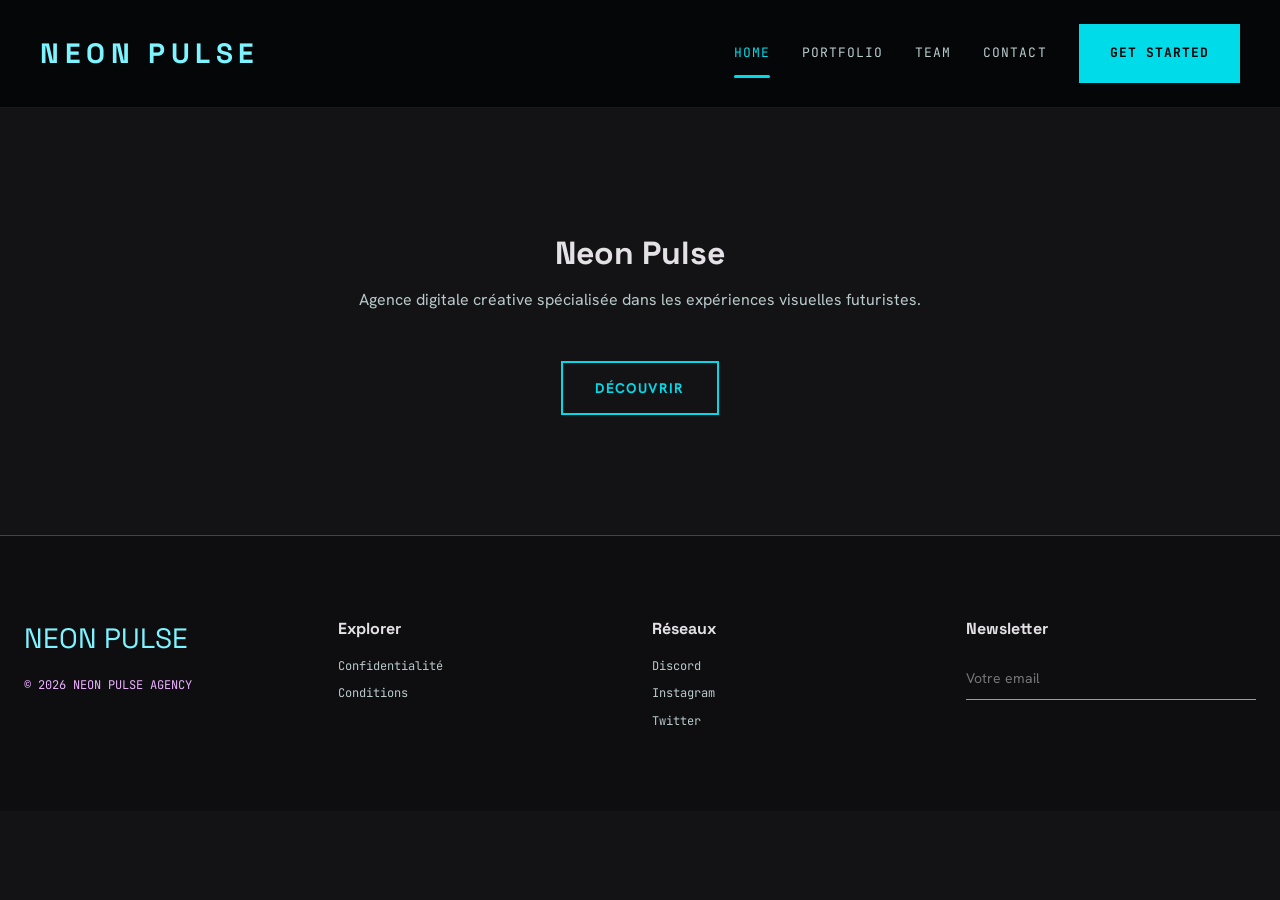
==== projet/index.html @ 6c3ab8eb ""chore: initialise le projet avec l'architecture de base"" ====
<!DOCTYPE html>
<html lang="fr">
<head>
  <meta charset="UTF-8">
  <meta name="viewport" content="width=device-width, initial-scale=1.0">
  <title>Home | NEON PULSE</title>
  <link href="https://fonts.googleapis.com/css2?family=Space+Grotesk:wght@400;600;700&family=Hanken+Grotesk:wght@400;500&family=JetBrains+Mono:wght@400;500&display=swap" rel="stylesheet">
  <link rel="stylesheet" href="css/main.css">
</head>
<body>
  <header class="site-header">
    <div class="logo">NEON PULSE</div>
    <nav>
      <ul>
        <li><a href="index.html" class="active" aria-current="page">Home</a></li>
        <li><a href="portfolio.html">Portfolio</a></li>
        <li><a href="team.html">Team</a></li>
        <li><a href="contact.html">Contact</a></li>
        <li class="btn-nav"><a href="contact.html">Get Started</a></li>
      </ul>
    </nav>
  </header>

  <main>
    <section class="team-section" style="padding: 120px 40px; text-align:center;">
      <h1 class="team-section__title">Neon Pulse</h1>
      <p class="team-section__subtitle">Agence digitale créative spécialisée dans les expériences visuelles futuristes.</p>
      <button class="btn">Découvrir</button>
    </section>

   
  </main>

  <footer class="site-footer">
    <div class="site-footer__grid">
      <div>
        <div class="site-footer__logo">NEON PULSE</div>
        <p class="site-footer__copyright">© 2026 NEON PULSE AGENCY</p>
      </div>
      <div>
        <h4>Explorer</h4>
        <div class="site-footer__links">
          <a href="#">Confidentialité</a>
          <a href="#">Conditions</a>
        </div>
      </div>
      <div>
        <h4>Réseaux</h4>
        <div class="site-footer__links">
          <a href="#">Discord</a>
          <a href="#">Instagram</a>
          <a href="#">Twitter</a>
        </div>
      </div>
      <div>
        <h4>Newsletter</h4>
        <input type="email" class="input" placeholder="Votre email">
      </div>
    </div>
  </footer>
</body>
</html>
---- projet/css/main.css ----
/* ===================================
   MAIN — regroupe tous les partials
   L'ORDRE COMPTE : variables et reset en premier
   =================================== */
@import url('variables.css');
@import url('reset.css');
@import url('components.css');
@import url('header.css');
@import url('team.css');
@import url('footer.css');
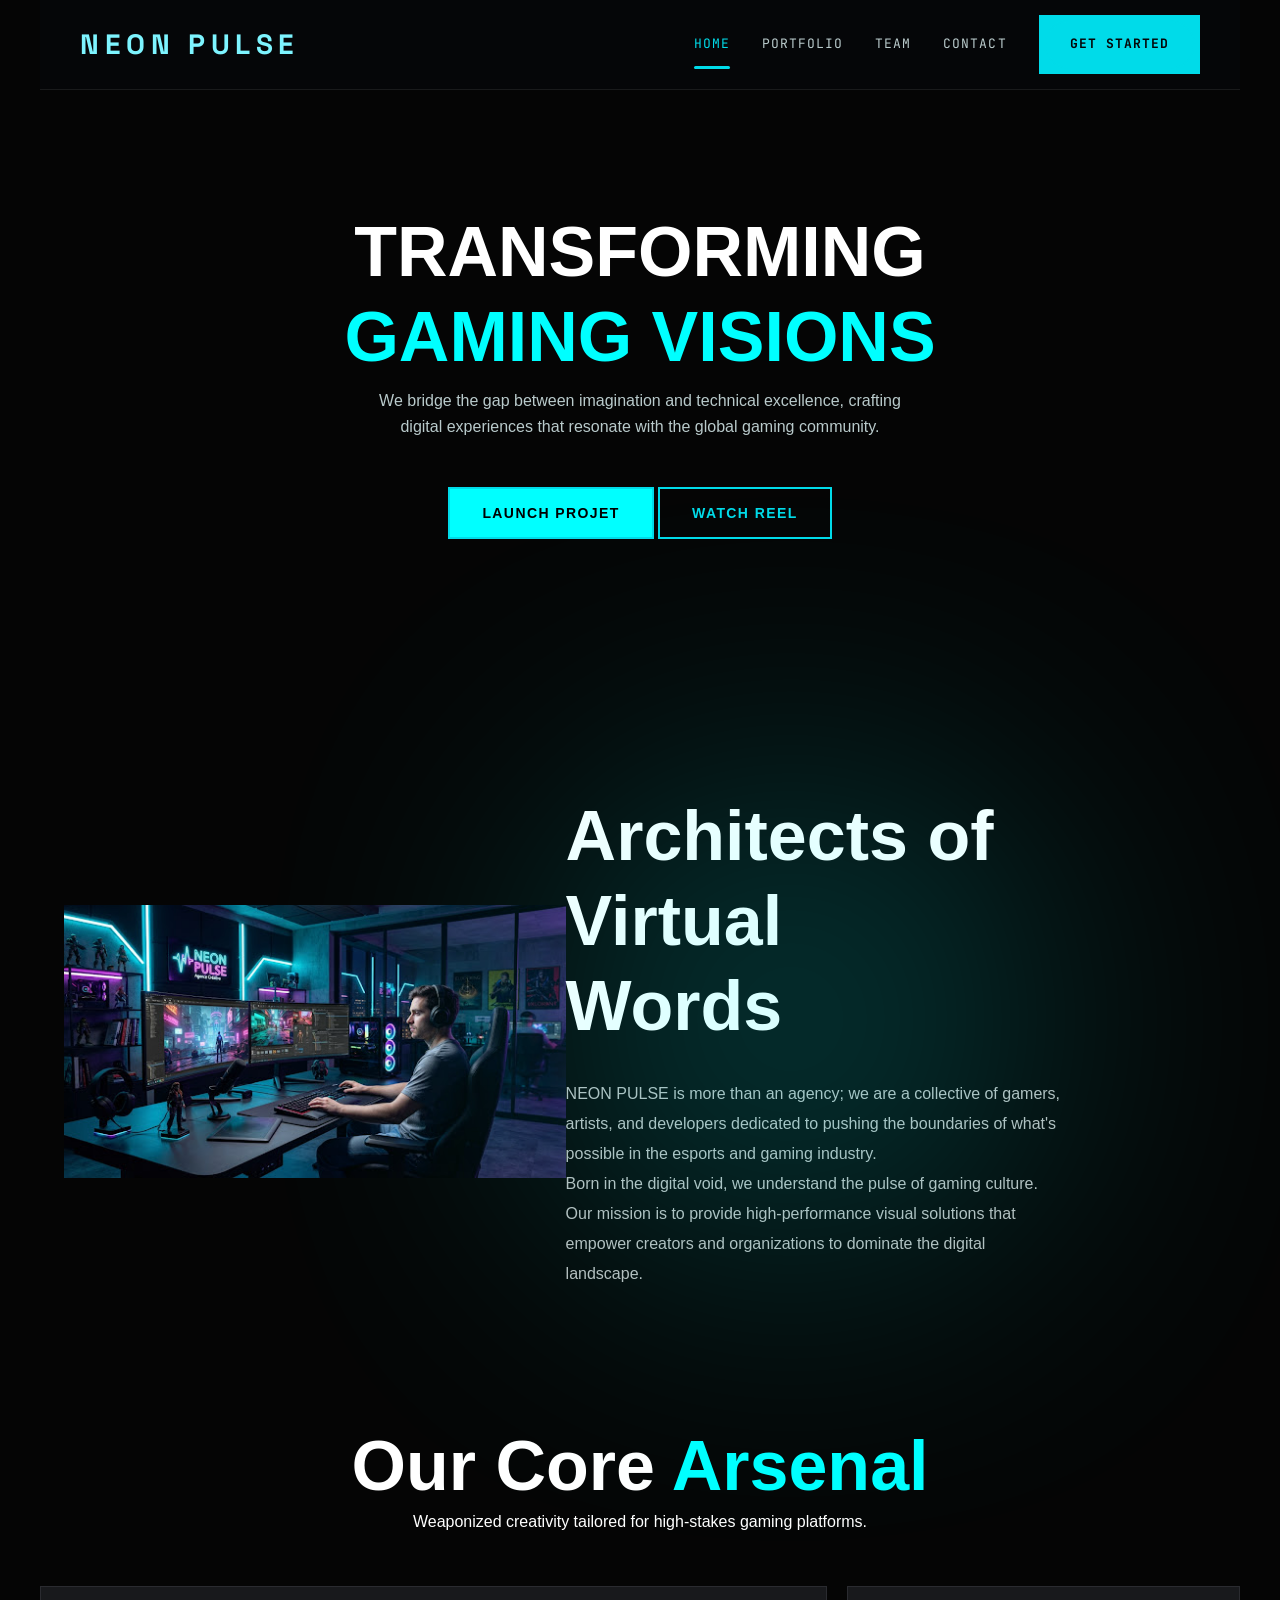
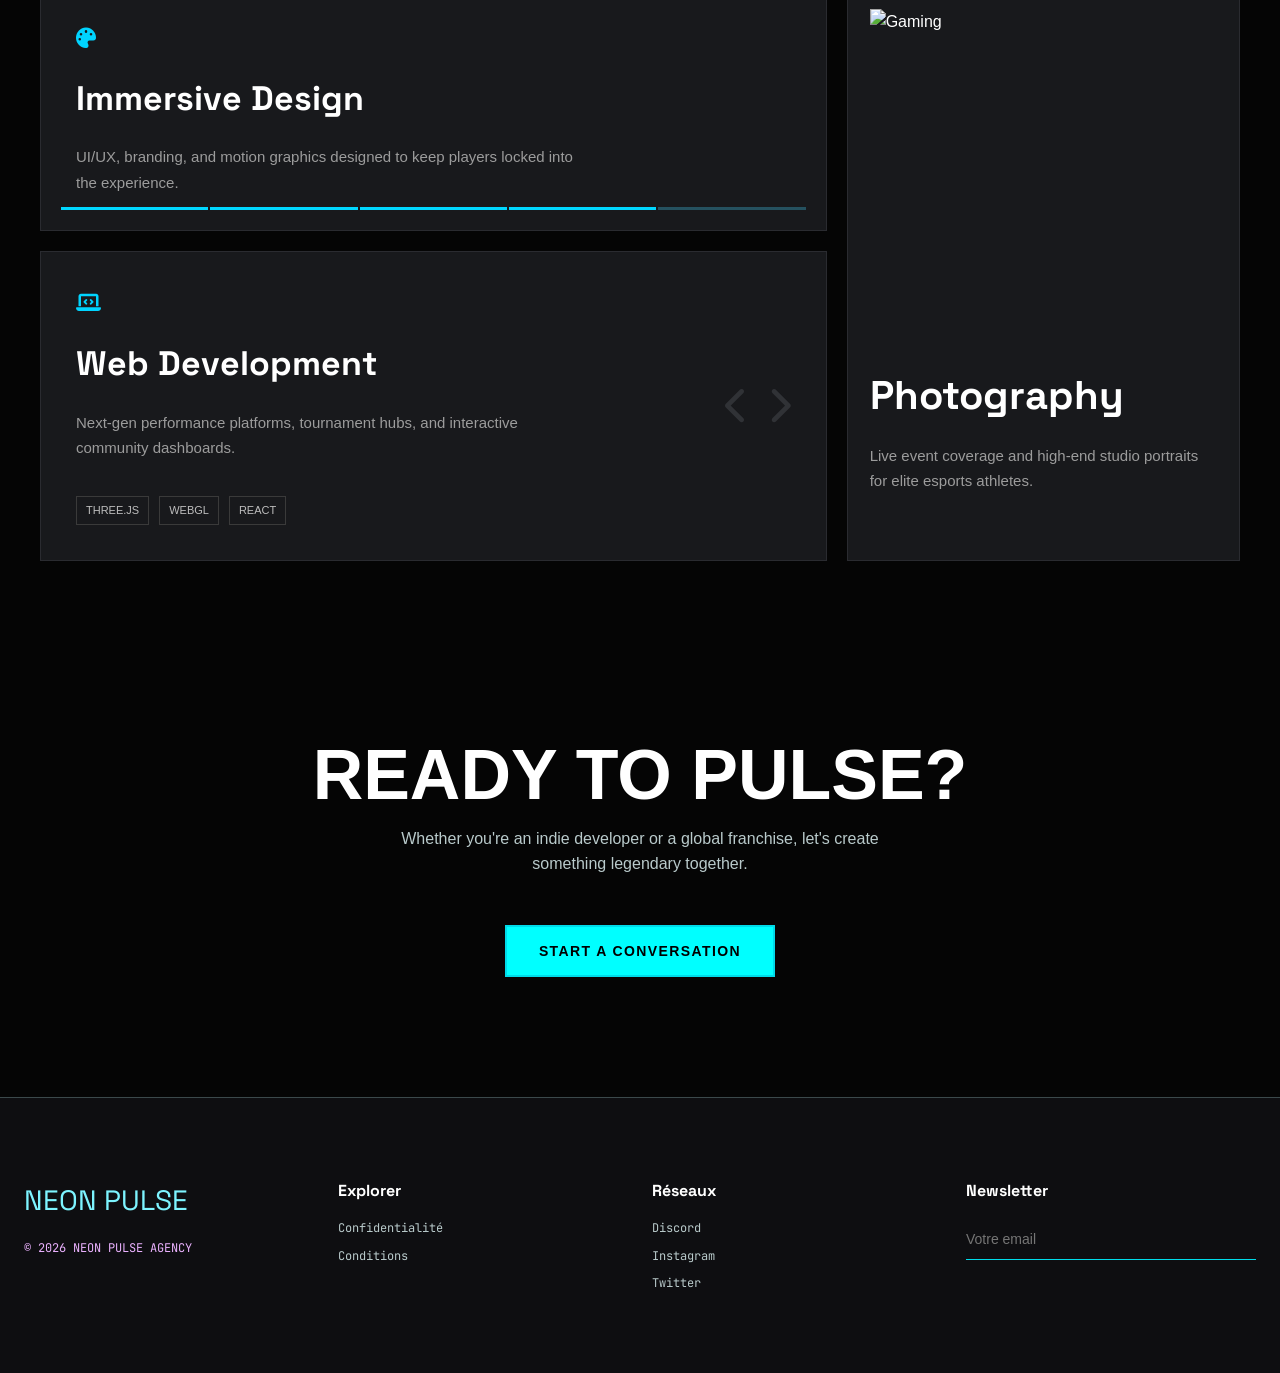
==== commit 3b25e890: "Ajout de l'index.html" ====
--- a/projet/index.html
+++ b/projet/index.html
@@ -6,6 +6,379 @@
   <title>Home | NEON PULSE</title>
   <link href="https://fonts.googleapis.com/css2?family=Space+Grotesk:wght@400;600;700&family=Hanken+Grotesk:wght@400;500&family=JetBrains+Mono:wght@400;500&display=swap" rel="stylesheet">
   <link rel="stylesheet" href="css/main.css">
+  <link rel="stylesheet"
+        href="https://cdnjs.cloudflare.com/ajax/libs/font-awesome/6.6.0/css/all.min.css">
+
+    <!-- Google Font -->
+    <link href="https://fonts.googleapis.com/css2?family=Inter:wght@300;400;500;600;700&display=swap" rel="stylesheet">
+
+  <style>
+    *{
+    margin:0;
+    padding:0;
+    box-sizing:border-box;
+}
+
+body{
+
+    background:#050505;
+    color:white;
+    font-family:Poppins,sans-serif;
+
+}
+
+header{
+
+    width:90%;
+    max-width:1200px;
+
+    margin:auto;
+
+    height:90px;
+
+    display:flex;
+
+    justify-content:space-between;
+
+    align-items:center;
+
+}
+
+.logo{
+
+    font-size:26px;
+
+    color:#14f1ff;
+
+    font-family:Orbitron,sans-serif;
+
+    font-weight:bold;
+
+}
+
+.logo span{
+
+    color:#00ffff;
+
+}
+
+nav{
+
+    display:flex;
+
+    gap:45px;
+
+}
+
+nav a{
+
+    text-decoration:none;
+
+    color:white;
+
+    transition:.4s;
+
+}
+
+nav a:hover{
+
+    color:#00ffff;
+
+}
+
+.hero{
+
+    width:90%;
+
+    max-width:1200px;
+
+    margin:auto;
+
+    min-height:85vh;
+
+    display:flex;
+
+    align-items:center;
+
+    justify-content:space-between;
+
+}
+
+.hero-left{
+
+    width:50%;
+
+}
+
+.small-title{
+
+    color:#00ffff;
+
+    letter-spacing:4px;
+
+    margin-bottom:25px;
+
+}
+
+.hero h1{
+
+    font-size:70px;
+
+    font-family:Orbitron,sans-serif;
+
+    line-height:85px;
+
+}
+
+.hero h1 span{
+
+    color:#00ffff;
+
+}
+
+.description{
+
+    margin-top:30px;
+
+    width:500px;
+
+    color:#bdbdbd;
+
+    line-height:30px;
+
+}
+
+.buttons{
+
+    margin-top:40px;
+
+    display:flex;
+
+    gap:20px;
+
+}
+
+.btn1{
+
+    background:#00ffff;
+
+    color:black;
+
+    text-decoration:none;
+
+    padding:15px 40px;
+
+    border-radius:50px;
+
+    font-weight:bold;
+
+}
+
+.btn2{
+
+    border:2px solid #00ffff;
+
+    color:white;
+
+    text-decoration:none;
+
+    padding:15px 40px;
+
+    border-radius:50px;
+
+}
+
+.btn2:hover{
+
+    background:#00ffff;
+
+    color:black;
+
+}
+
+.hero-right{
+
+    width:45%;
+
+    position:relative;
+
+    display:flex;
+
+    justify-content:center;
+
+}
+
+.circle{
+
+    width:450px;
+
+    height:450px;
+
+    background:#00ffff;
+
+    border-radius:50%;
+
+    position:absolute;
+
+    filter:blur(140px);
+
+    opacity:.25;
+
+}
+
+.hero-right img{
+
+    width:500px;
+
+    position:relative;
+
+}
+.arsenal{
+  text-align: center;
+}
+.arsenal h1 span{
+
+    color:#00ffff;
+
+}
+.arsenal h1{
+
+    font-size:70px;
+
+    font-family:Orbitron,sans-serif;
+
+    line-height:85px;
+
+}
+
+
+
+.services{
+    max-width:1200px;
+    margin:auto;
+
+    display:grid;
+    grid-template-columns:2fr 1fr;
+    gap:20px;
+}
+
+.left{
+    display:grid;
+    gap:20px;
+}
+
+.card{
+    background:#18191c;
+    border:1px solid #2a2b30;
+    position:relative;
+    overflow:hidden;
+}
+
+.large{
+    min-height:210px;
+    padding:35px;
+}
+
+.photo{
+    padding:22px;
+}
+
+.icon{
+    color:#00d4ff;
+    font-size:20px;
+    margin-bottom:18px;
+}
+
+.card h2{
+    font-size:34px;
+    font-weight:700;
+    margin-bottom:18px;
+}
+
+.card p{
+    color:#9c9c9c;
+    line-height:1.7;
+    width:70%;
+    font-size:15px;
+}
+
+.progress{
+    position:absolute;
+    bottom:20px;
+    left:20px;
+    right:20px;
+
+    display:flex;
+    gap:2px;
+}
+
+.progress span{
+    height:3px;
+    flex:1;
+    background:#00d7ff;
+}
+
+.progress span:last-child{
+    background:#25515f;
+}
+
+.tags{
+    margin-top:35px;
+    display:flex;
+    gap:10px;
+}
+
+.tags span{
+    font-size:11px;
+    color:#bdbdbd;
+    border:1px solid #3a3a3a;
+    padding:5px 9px;
+}
+
+.arrows{
+    position:absolute;
+    right:35px;
+    top:50%;
+    transform:translateY(-50%);
+    display:flex;
+    gap:18px;
+    font-size:38px;
+    color:#303236;
+}
+
+.photo img{
+    width:100%;
+    height:330px;
+    object-fit:cover;
+    margin-bottom:25px;
+}
+
+.photo h2{
+    font-size:40px;
+    margin-bottom:15px;
+}
+
+.photo p{
+    width:100%;
+}
+
+@media(max-width:900px){
+
+.services{
+    grid-template-columns:1fr;
+}
+
+.card p{
+    width:100%;
+}
+
+.photo img{
+    height:250px;
+}
+
+}
+
+  </style>
 </head>
 <body>
   <header class="site-header">
@@ -23,12 +396,143 @@
 
   <main>
     <section class="team-section" style="padding: 120px 40px; text-align:center;">
-      <h1 class="team-section__title">Neon Pulse</h1>
-      <p class="team-section__subtitle">Agence digitale créative spécialisée dans les expériences visuelles futuristes.</p>
-      <button class="btn">Découvrir</button>
+      <h1 class="team-section__title" style="font-size:70px;
+
+    font-family:Orbitron,sans-serif;
+
+    line-height:85px;">TRANSFORMING <br>
+      <span style="color:#00ffff;
+">GAMING VISIONS</span></h1>
+      <p class="team-section__subtitle">We bridge the gap between imagination and technical excellence, crafting <br>
+digital experiences that resonate with the global gaming community.</p>
+      <button class="btn" style="background-color: #00ffff; color:black">Launch Projet</button> <button class="btn">Watch reel</button>
     </section>
 
-   
+    
+<section class="hero">
+
+    <div class="hero-left_2">
+        <img src="/projet/1.jpg" alt="waoug">
+    </div>
+
+    <div class="hero-right_2">
+
+        <div class="circle"></div>
+        <h1>
+
+            Architects of Virtual <br>
+            Words
+
+        </h1>
+
+        <p class="description">
+          NEON PULSE is more than an agency; we are a collective of gamers,
+          artists, and developers dedicated to pushing the boundaries of what's
+          possible in the esports and gaming industry. 
+          
+          <br>
+      
+          Born in the digital void, we understand the pulse of gaming culture. Our
+          mission is to provide high-performance visual solutions that empower
+          creators and organizations to dominate the digital landscape.
+
+        </p>
+
+    </div>
+
+</section>
+
+<section class="arsenal">
+  <div class="title">
+    <h1>Our Core <span>Arsenal</span></h1>
+    <p>Weaponized creativity tailored for high-stakes gaming platforms.</p>
+  </div>
+
+</section>  <br><br>
+<section class="services">
+
+    <div class="left">
+
+        <div class="card large">
+            <div class="icon">
+                <i class="fa-solid fa-palette"></i>
+            </div>
+
+            <div class="content">
+                <h2>Immersive Design</h2>
+
+                <p>
+                    UI/UX, branding, and motion graphics designed to keep
+                    players locked into the experience.
+                </p>
+
+                <div class="progress">
+                    <span></span>
+                    <span></span>
+                    <span></span>
+                    <span></span>
+                    <span></span>
+                </div>
+            </div>
+        </div>
+
+        <div class="card large">
+
+            <div class="icon">
+                <i class="fa-solid fa-laptop-code"></i>
+            </div>
+
+            <div class="content">
+                <h2>Web Development</h2>
+
+                <p>
+                    Next-gen performance platforms, tournament hubs,
+                    and interactive community dashboards.
+                </p>
+
+                <div class="tags">
+                    <span>THREE.JS</span>
+                    <span>WEBGL</span>
+                    <span>REACT</span>
+                </div>
+            </div>
+
+            <div class="arrows">
+                <i class="fa-solid fa-chevron-left"></i>
+                <i class="fa-solid fa-chevron-right"></i>
+            </div>
+
+        </div>
+
+    </div>
+
+    <div class="card photo">
+
+        <img src="https://fr.pinterest.com/pin/26458716563123365/"
+            alt="Gaming">
+
+        <h2>Photography</h2>
+
+        <p>
+            Live event coverage and high-end studio
+            portraits for elite esports athletes.
+        </p>
+
+    </div>
+
+</section>
+<br><br>
+   <section class="team-section" style="padding: 120px 40px; text-align:center;">
+      <h1 class="team-section__title" style="font-size:70px;
+
+    font-family:Orbitron,sans-serif;
+
+    line-height:85px;">READY TO PULSE?</h1>
+      <p class="team-section__subtitle">Whether you're an indie developer or a global franchise, let's create <br> something
+          legendary together. <br>
+      </p>
+      <button class="btn" style="background-color: #00ffff; color:black">START A CONVERSATION</button> 
+    </section>
   </main>
 
   <footer class="site-footer">
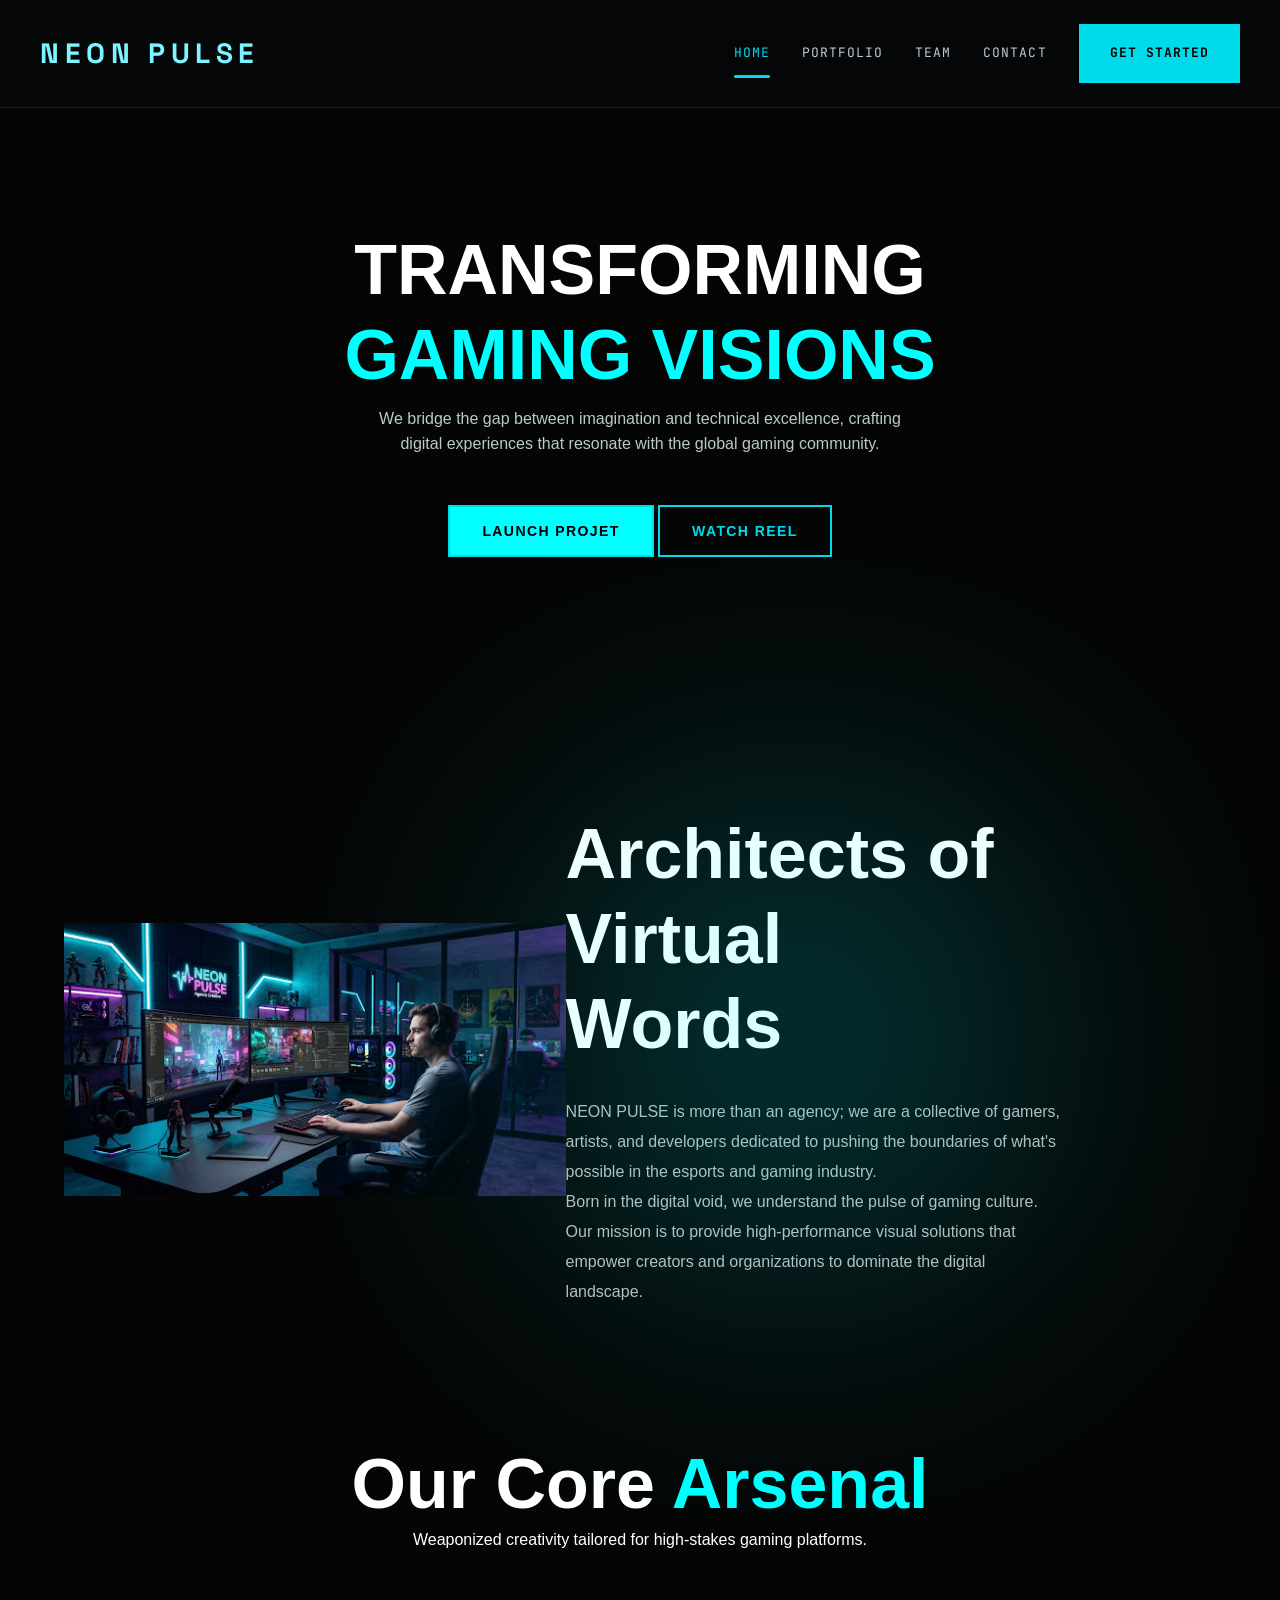
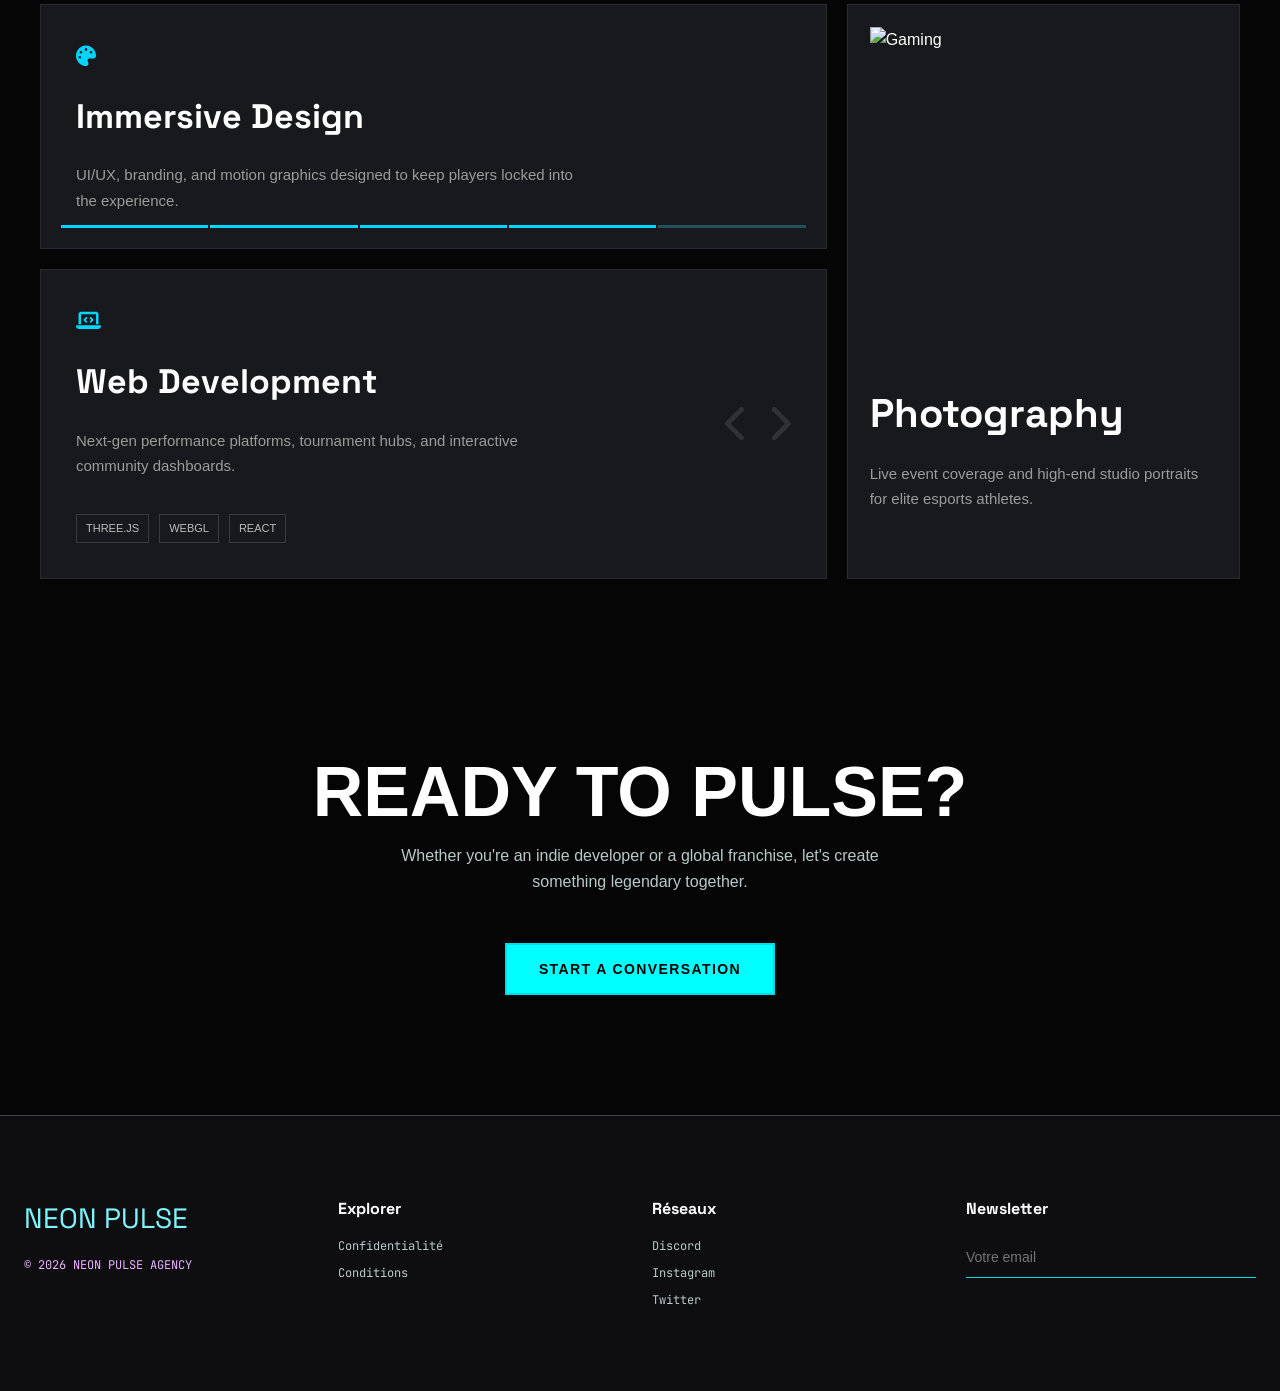
==== commit 5d72a953: "Fix home page header styling inconsistency" ====
--- a/projet/index.html
+++ b/projet/index.html
@@ -24,65 +24,6 @@
     background:#050505;
     color:white;
     font-family:Poppins,sans-serif;
-
-}
-
-header{
-
-    width:90%;
-    max-width:1200px;
-
-    margin:auto;
-
-    height:90px;
-
-    display:flex;
-
-    justify-content:space-between;
-
-    align-items:center;
-
-}
-
-.logo{
-
-    font-size:26px;
-
-    color:#14f1ff;
-
-    font-family:Orbitron,sans-serif;
-
-    font-weight:bold;
-
-}
-
-.logo span{
-
-    color:#00ffff;
-
-}
-
-nav{
-
-    display:flex;
-
-    gap:45px;
-
-}
-
-nav a{
-
-    text-decoration:none;
-
-    color:white;
-
-    transition:.4s;
-
-}
-
-nav a:hover{
-
-    color:#00ffff;
 
 }
 
--- a/projet/css/main.css
+++ b/projet/css/main.css
@@ -7,4 +7,5 @@
 @import url('components.css');
 @import url('header.css');
 @import url('team.css');
-@import url('footer.css');+@import url('footer.css');
+@import url('responsive.css')
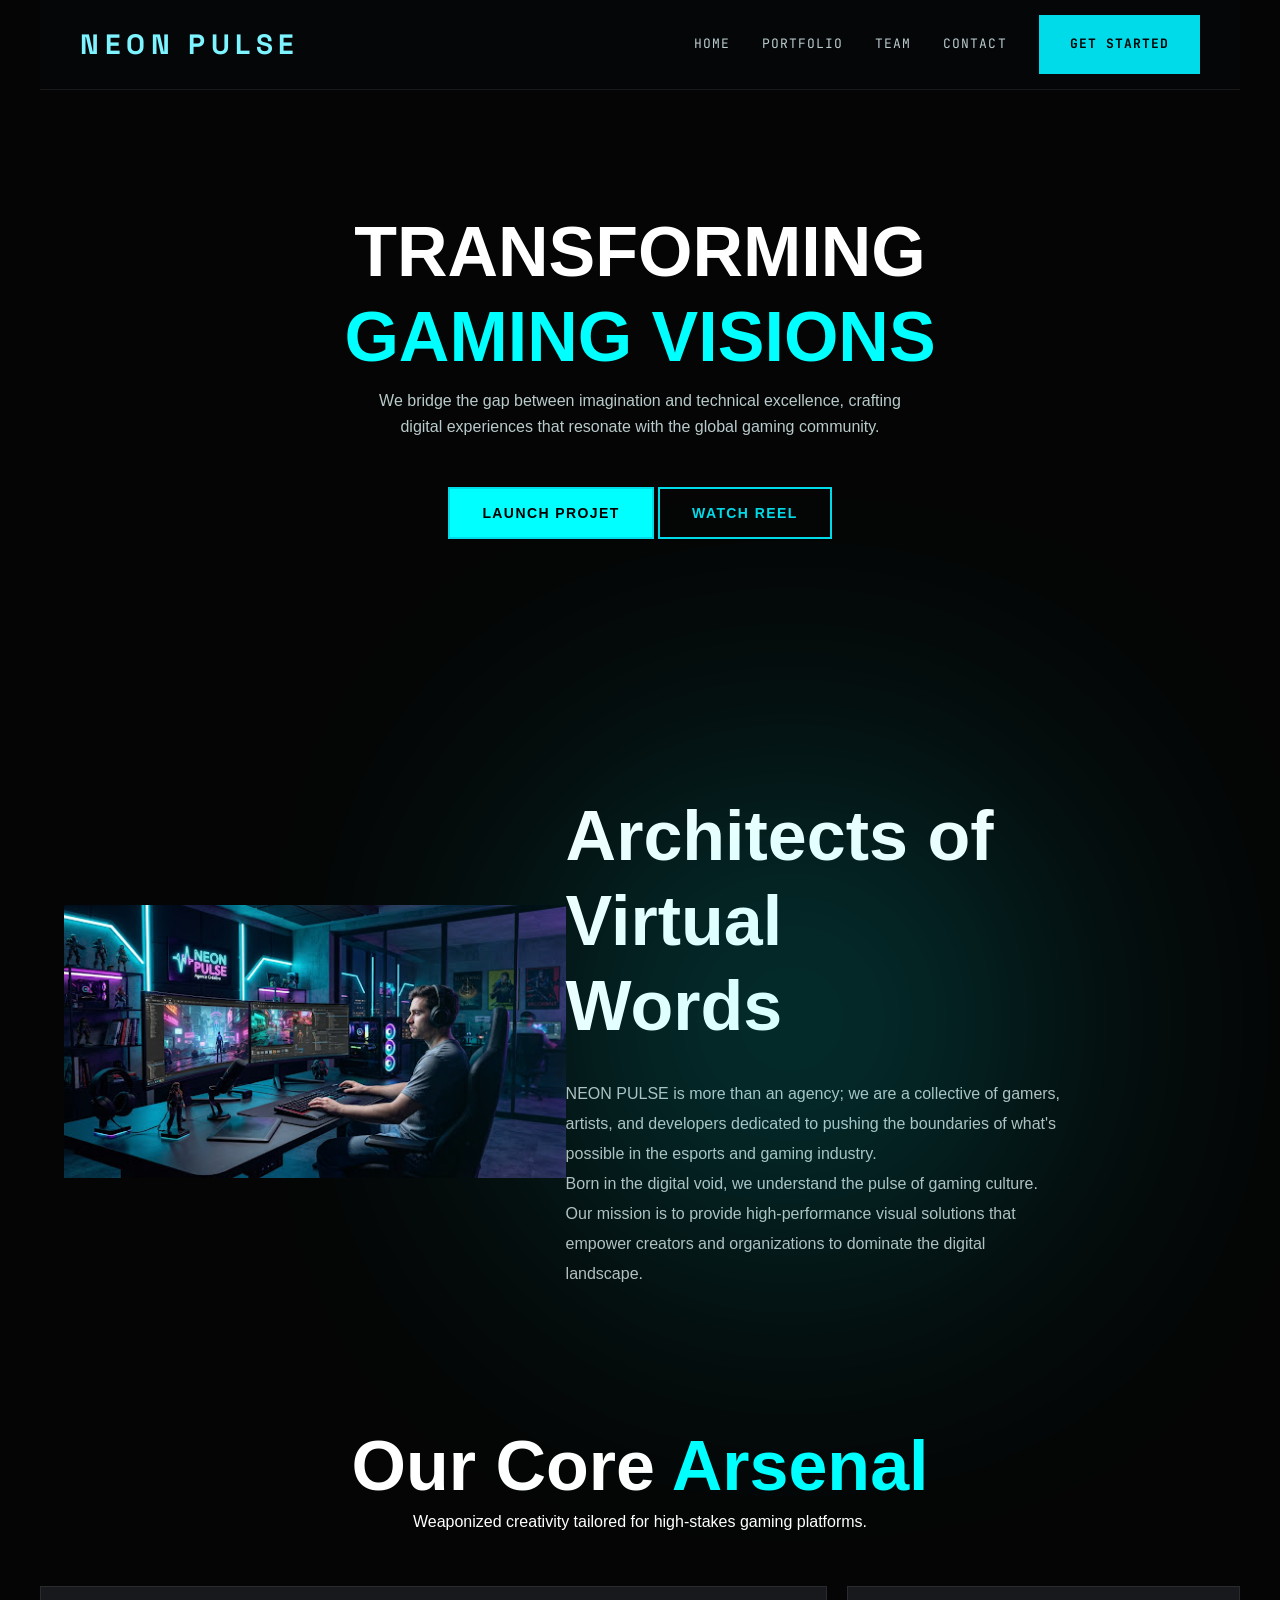
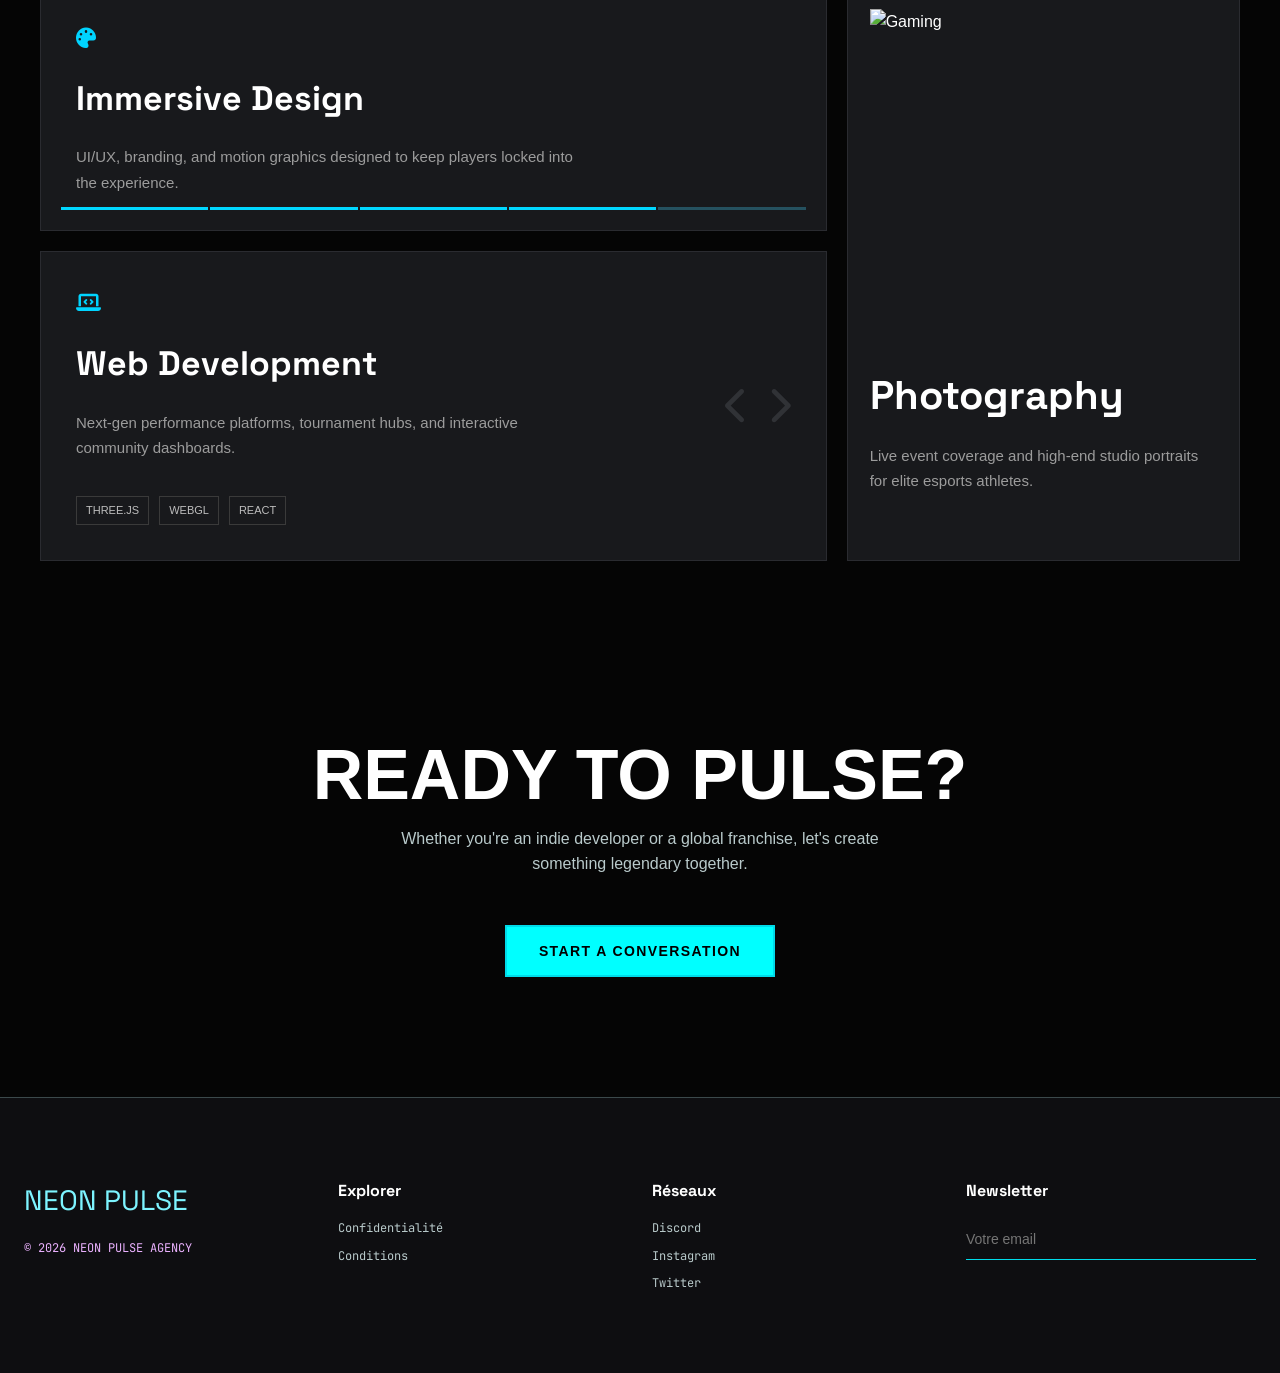
==== commit 4ff6b0f2: "Refactor: Unify header markup across all pages and extract home.css" ====
--- a/projet/index.html
+++ b/projet/index.html
@@ -6,327 +6,19 @@
   <title>Home | NEON PULSE</title>
   <link href="https://fonts.googleapis.com/css2?family=Space+Grotesk:wght@400;600;700&family=Hanken+Grotesk:wght@400;500&family=JetBrains+Mono:wght@400;500&display=swap" rel="stylesheet">
   <link rel="stylesheet" href="css/main.css">
+  <link rel="stylesheet" href="css/home.css">
   <link rel="stylesheet"
         href="https://cdnjs.cloudflare.com/ajax/libs/font-awesome/6.6.0/css/all.min.css">
 
     <!-- Google Font -->
     <link href="https://fonts.googleapis.com/css2?family=Inter:wght@300;400;500;600;700&display=swap" rel="stylesheet">
-
-  <style>
-    *{
-    margin:0;
-    padding:0;
-    box-sizing:border-box;
-}
-
-body{
-
-    background:#050505;
-    color:white;
-    font-family:Poppins,sans-serif;
-
-}
-
-.hero{
-
-    width:90%;
-
-    max-width:1200px;
-
-    margin:auto;
-
-    min-height:85vh;
-
-    display:flex;
-
-    align-items:center;
-
-    justify-content:space-between;
-
-}
-
-.hero-left{
-
-    width:50%;
-
-}
-
-.small-title{
-
-    color:#00ffff;
-
-    letter-spacing:4px;
-
-    margin-bottom:25px;
-
-}
-
-.hero h1{
-
-    font-size:70px;
-
-    font-family:Orbitron,sans-serif;
-
-    line-height:85px;
-
-}
-
-.hero h1 span{
-
-    color:#00ffff;
-
-}
-
-.description{
-
-    margin-top:30px;
-
-    width:500px;
-
-    color:#bdbdbd;
-
-    line-height:30px;
-
-}
-
-.buttons{
-
-    margin-top:40px;
-
-    display:flex;
-
-    gap:20px;
-
-}
-
-.btn1{
-
-    background:#00ffff;
-
-    color:black;
-
-    text-decoration:none;
-
-    padding:15px 40px;
-
-    border-radius:50px;
-
-    font-weight:bold;
-
-}
-
-.btn2{
-
-    border:2px solid #00ffff;
-
-    color:white;
-
-    text-decoration:none;
-
-    padding:15px 40px;
-
-    border-radius:50px;
-
-}
-
-.btn2:hover{
-
-    background:#00ffff;
-
-    color:black;
-
-}
-
-.hero-right{
-
-    width:45%;
-
-    position:relative;
-
-    display:flex;
-
-    justify-content:center;
-
-}
-
-.circle{
-
-    width:450px;
-
-    height:450px;
-
-    background:#00ffff;
-
-    border-radius:50%;
-
-    position:absolute;
-
-    filter:blur(140px);
-
-    opacity:.25;
-
-}
-
-.hero-right img{
-
-    width:500px;
-
-    position:relative;
-
-}
-.arsenal{
-  text-align: center;
-}
-.arsenal h1 span{
-
-    color:#00ffff;
-
-}
-.arsenal h1{
-
-    font-size:70px;
-
-    font-family:Orbitron,sans-serif;
-
-    line-height:85px;
-
-}
-
-
-
-.services{
-    max-width:1200px;
-    margin:auto;
-
-    display:grid;
-    grid-template-columns:2fr 1fr;
-    gap:20px;
-}
-
-.left{
-    display:grid;
-    gap:20px;
-}
-
-.card{
-    background:#18191c;
-    border:1px solid #2a2b30;
-    position:relative;
-    overflow:hidden;
-}
-
-.large{
-    min-height:210px;
-    padding:35px;
-}
-
-.photo{
-    padding:22px;
-}
-
-.icon{
-    color:#00d4ff;
-    font-size:20px;
-    margin-bottom:18px;
-}
-
-.card h2{
-    font-size:34px;
-    font-weight:700;
-    margin-bottom:18px;
-}
-
-.card p{
-    color:#9c9c9c;
-    line-height:1.7;
-    width:70%;
-    font-size:15px;
-}
-
-.progress{
-    position:absolute;
-    bottom:20px;
-    left:20px;
-    right:20px;
-
-    display:flex;
-    gap:2px;
-}
-
-.progress span{
-    height:3px;
-    flex:1;
-    background:#00d7ff;
-}
-
-.progress span:last-child{
-    background:#25515f;
-}
-
-.tags{
-    margin-top:35px;
-    display:flex;
-    gap:10px;
-}
-
-.tags span{
-    font-size:11px;
-    color:#bdbdbd;
-    border:1px solid #3a3a3a;
-    padding:5px 9px;
-}
-
-.arrows{
-    position:absolute;
-    right:35px;
-    top:50%;
-    transform:translateY(-50%);
-    display:flex;
-    gap:18px;
-    font-size:38px;
-    color:#303236;
-}
-
-.photo img{
-    width:100%;
-    height:330px;
-    object-fit:cover;
-    margin-bottom:25px;
-}
-
-.photo h2{
-    font-size:40px;
-    margin-bottom:15px;
-}
-
-.photo p{
-    width:100%;
-}
-
-@media(max-width:900px){
-
-.services{
-    grid-template-columns:1fr;
-}
-
-.card p{
-    width:100%;
-}
-
-.photo img{
-    height:250px;
-}
-
-}
-
-  </style>
 </head>
 <body>
   <header class="site-header">
     <div class="logo">NEON PULSE</div>
     <nav>
       <ul>
-        <li><a href="index.html" class="active" aria-current="page">Home</a></li>
+        <li><a href="index.html">Home</a></li>
         <li><a href="portfolio.html">Portfolio</a></li>
         <li><a href="team.html">Team</a></li>
         <li><a href="contact.html">Contact</a></li>
--- a/projet/css/home.css
+++ b/projet/css/home.css
@@ -0,0 +1,269 @@
+* {
+  margin: 0;
+  padding: 0;
+  box-sizing: border-box;
+}
+
+body {
+  background: #050505;
+  color: white;
+  font-family: Poppins, sans-serif;
+}
+
+header {
+  width: 90%;
+  max-width: 1200px;
+  margin: auto;
+  height: 90px;
+  display: flex;
+  justify-content: space-between;
+  align-items: center;
+}
+
+.logo {
+  font-size: 26px;
+  color: #14f1ff;
+  font-family: Orbitron, sans-serif;
+  font-weight: bold;
+}
+
+.logo span {
+  color: #00ffff;
+}
+
+nav {
+  display: flex;
+  gap: 45px;
+}
+
+nav a {
+  text-decoration: none;
+  color: white;
+  transition: .4s;
+}
+
+nav a:hover {
+  color: #00ffff;
+}
+
+.hero {
+  width: 90%;
+  max-width: 1200px;
+  margin: auto;
+  min-height: 85vh;
+  display: flex;
+  align-items: center;
+  justify-content: space-between;
+}
+
+.hero-left {
+  width: 50%;
+}
+
+.small-title {
+  color: #00ffff;
+  letter-spacing: 4px;
+  margin-bottom: 25px;
+}
+
+.hero h1 {
+  font-size: 70px;
+  font-family: Orbitron, sans-serif;
+  line-height: 85px;
+}
+
+.hero h1 span {
+  color: #00ffff;
+}
+
+.description {
+  margin-top: 30px;
+  width: 500px;
+  color: #bdbdbd;
+  line-height: 30px;
+}
+
+.buttons {
+  margin-top: 40px;
+  display: flex;
+  gap: 20px;
+}
+
+.btn1 {
+  background: #00ffff;
+  color: black;
+  text-decoration: none;
+  padding: 15px 40px;
+  border-radius: 50px;
+  font-weight: bold;
+}
+
+.btn2 {
+  border: 2px solid #00ffff;
+  color: white;
+  text-decoration: none;
+  padding: 15px 40px;
+  border-radius: 50px;
+}
+
+.btn2:hover {
+  background: #00ffff;
+  color: black;
+}
+
+.hero-right {
+  width: 45%;
+  position: relative;
+  display: flex;
+  justify-content: center;
+}
+
+.circle {
+  width: 450px;
+  height: 450px;
+  background: #00ffff;
+  border-radius: 50%;
+  position: absolute;
+  filter: blur(140px);
+  opacity: .25;
+}
+
+.hero-right img {
+  width: 500px;
+  position: relative;
+}
+
+.arsenal {
+  text-align: center;
+}
+
+.arsenal h1 span {
+  color: #00ffff;
+}
+
+.arsenal h1 {
+  font-size: 70px;
+  font-family: Orbitron, sans-serif;
+  line-height: 85px;
+}
+
+.services {
+  max-width: 1200px;
+  margin: auto;
+  display: grid;
+  grid-template-columns: 2fr 1fr;
+  gap: 20px;
+}
+
+.left {
+  display: grid;
+  gap: 20px;
+}
+
+.card {
+  background: #18191c;
+  border: 1px solid #2a2b30;
+  position: relative;
+  overflow: hidden;
+}
+
+.large {
+  min-height: 210px;
+  padding: 35px;
+}
+
+.photo {
+  padding: 22px;
+}
+
+.icon {
+  color: #00d4ff;
+  font-size: 20px;
+  margin-bottom: 18px;
+}
+
+.card h2 {
+  font-size: 34px;
+  font-weight: 700;
+  margin-bottom: 18px;
+}
+
+.card p {
+  color: #9c9c9c;
+  line-height: 1.7;
+  width: 70%;
+  font-size: 15px;
+}
+
+.progress {
+  position: absolute;
+  bottom: 20px;
+  left: 20px;
+  right: 20px;
+  display: flex;
+  gap: 2px;
+}
+
+.progress span {
+  height: 3px;
+  flex: 1;
+  background: #00d7ff;
+}
+
+.progress span:last-child {
+  background: #25515f;
+}
+
+.tags {
+  margin-top: 35px;
+  display: flex;
+  gap: 10px;
+}
+
+.tags span {
+  font-size: 11px;
+  color: #bdbdbd;
+  border: 1px solid #3a3a3a;
+  padding: 5px 9px;
+}
+
+.arrows {
+  position: absolute;
+  right: 35px;
+  top: 50%;
+  transform: translateY(-50%);
+  display: flex;
+  gap: 18px;
+  font-size: 38px;
+  color: #303236;
+}
+
+.photo img {
+  width: 100%;
+  height: 330px;
+  object-fit: cover;
+  margin-bottom: 25px;
+}
+
+.photo h2 {
+  font-size: 40px;
+  margin-bottom: 15px;
+}
+
+.photo p {
+  width: 100%;
+}
+
+@media (max-width: 900px) {
+  .services {
+    grid-template-columns: 1fr;
+  }
+
+  .card p {
+    width: 100%;
+  }
+
+  .photo img {
+    height: 250px;
+  }
+}
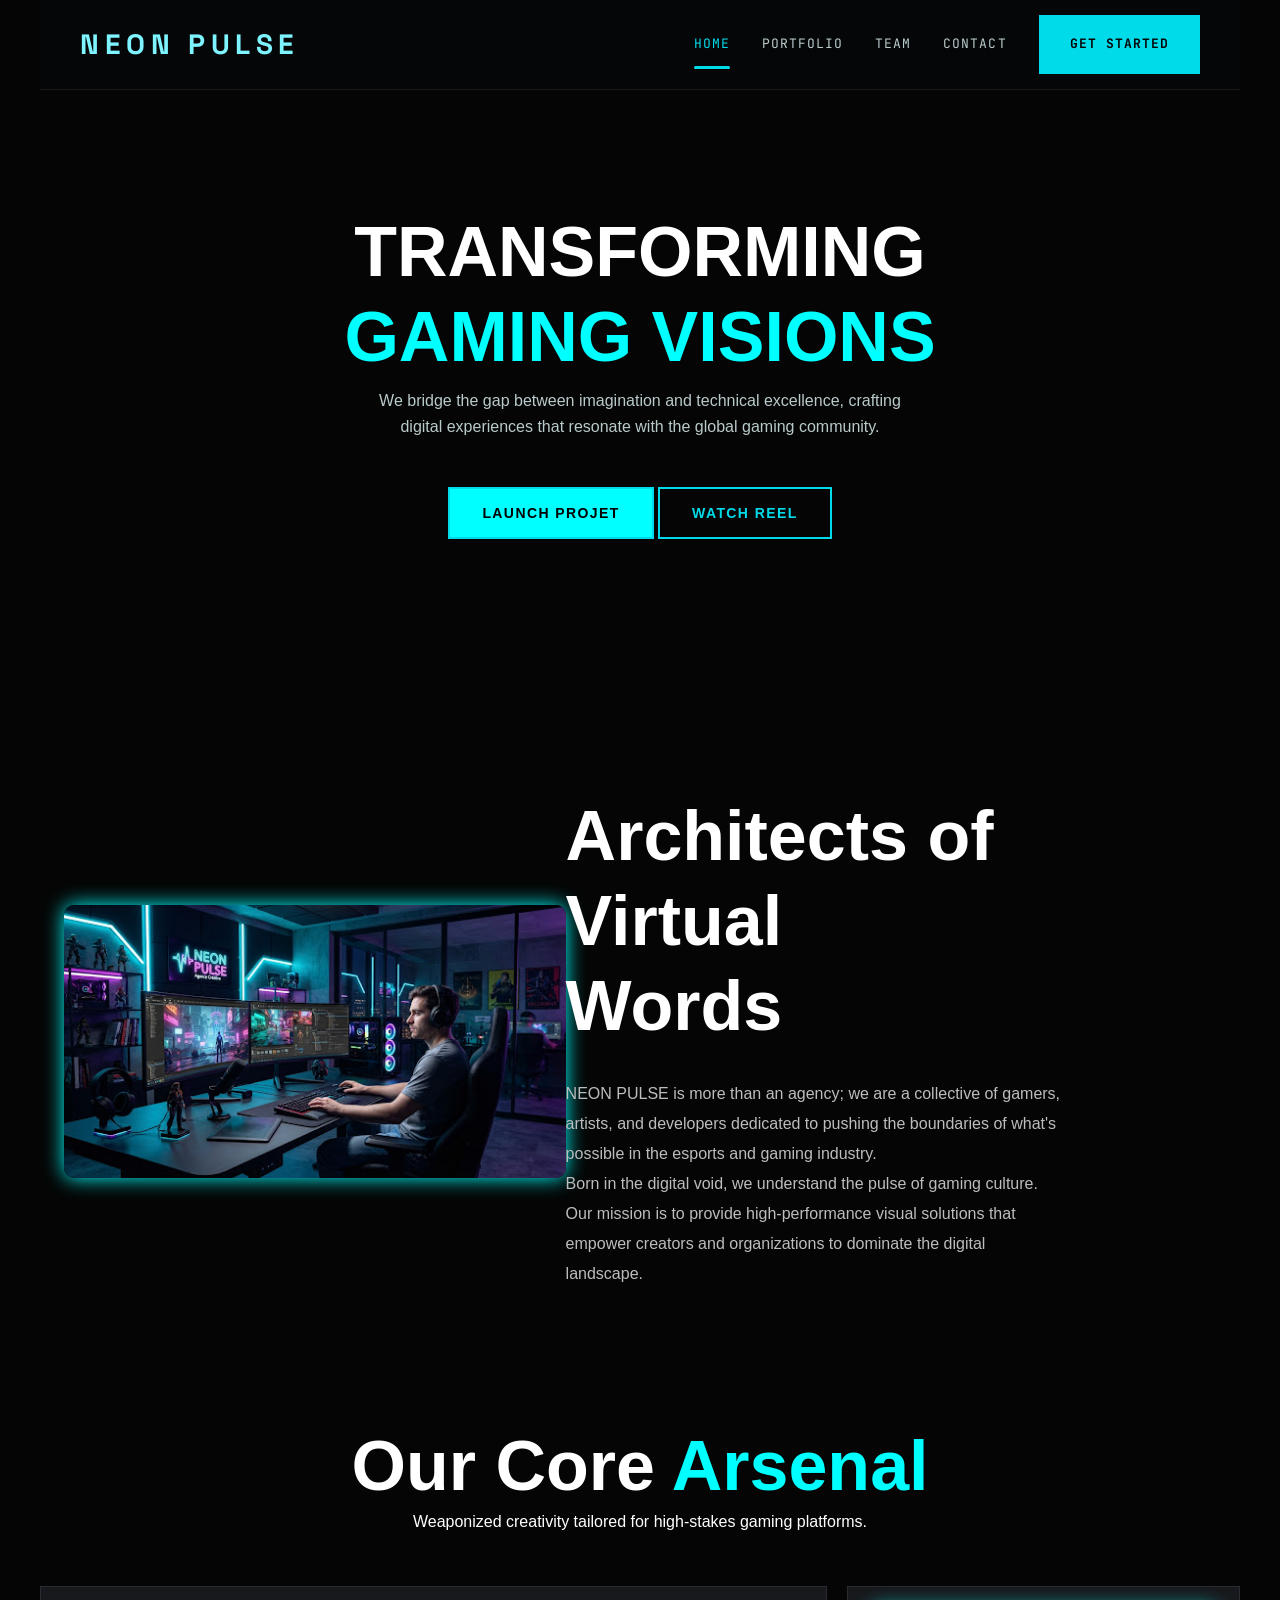
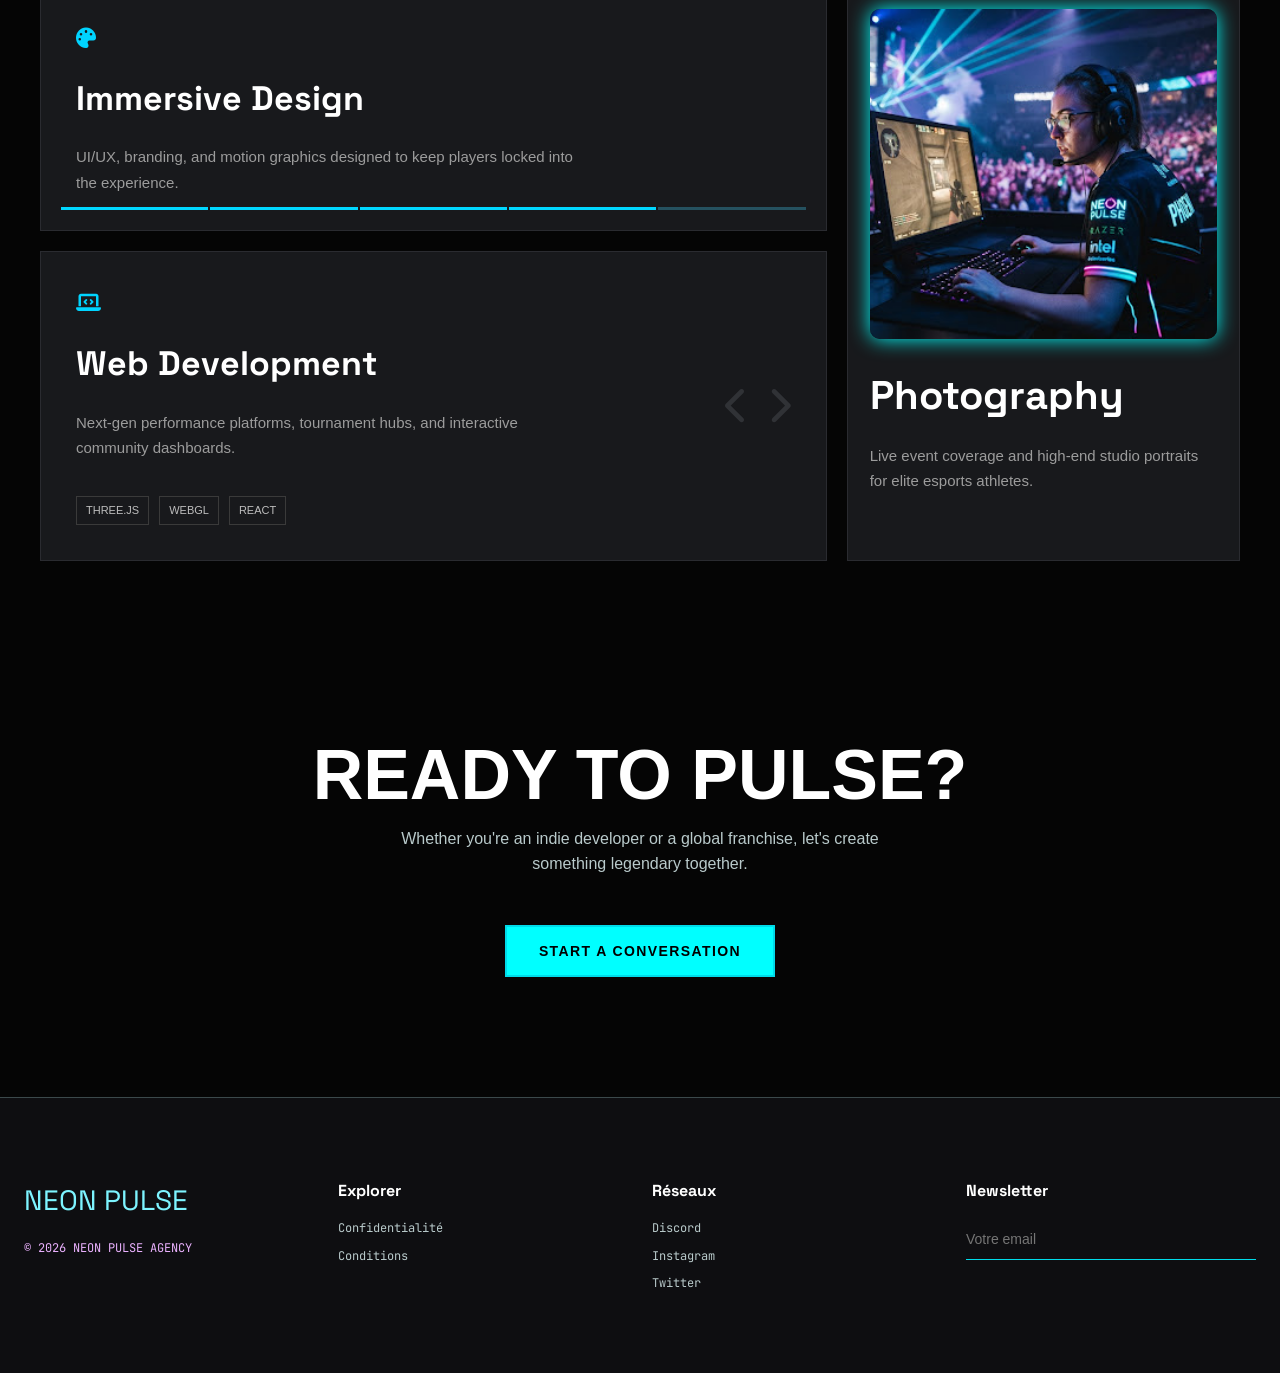
==== commit b4e0132d: "modification du fichier index et ajout de la page index_style.css" ====
--- a/projet/index.html
+++ b/projet/index.html
@@ -6,19 +6,21 @@
   <title>Home | NEON PULSE</title>
   <link href="https://fonts.googleapis.com/css2?family=Space+Grotesk:wght@400;600;700&family=Hanken+Grotesk:wght@400;500&family=JetBrains+Mono:wght@400;500&display=swap" rel="stylesheet">
   <link rel="stylesheet" href="css/main.css">
-  <link rel="stylesheet" href="css/home.css">
+  <link rel="stylesheet" href="index_style.css">
   <link rel="stylesheet"
         href="https://cdnjs.cloudflare.com/ajax/libs/font-awesome/6.6.0/css/all.min.css">
 
     <!-- Google Font -->
     <link href="https://fonts.googleapis.com/css2?family=Inter:wght@300;400;500;600;700&display=swap" rel="stylesheet">
+
+  
 </head>
 <body>
   <header class="site-header">
     <div class="logo">NEON PULSE</div>
     <nav>
       <ul>
-        <li><a href="index.html">Home</a></li>
+        <li><a href="index.html" class="active" aria-current="page">Home</a></li>
         <li><a href="portfolio.html">Portfolio</a></li>
         <li><a href="team.html">Team</a></li>
         <li><a href="contact.html">Contact</a></li>
@@ -45,12 +47,12 @@
 <section class="hero">
 
     <div class="hero-left_2">
-        <img src="/projet/1.jpg" alt="waoug">
+        <img class="nob" src="1.jpg" alt="waoug">
     </div>
 
     <div class="hero-right_2">
 
-        <div class="circle"></div>
+        
         <h1>
 
             Architects of Virtual <br>
@@ -141,7 +143,7 @@
 
     <div class="card photo">
 
-        <img src="https://fr.pinterest.com/pin/26458716563123365/"
+        <img class="nob" src="2.jpg"
             alt="Gaming">
 
         <h2>Photography</h2>
--- a/projet/css/main.css
+++ b/projet/css/main.css
@@ -8,4 +8,5 @@
 @import url('header.css');
 @import url('team.css');
 @import url('footer.css');
-@import url('responsive.css')+
+
--- a/projet/index_style.css
+++ b/projet/index_style.css
@@ -0,0 +1,272 @@
+*{
+    margin:0;
+    padding:0;
+    box-sizing:border-box;
+}
+
+body{
+    background:#050505;
+    color:white;
+    font-family:Poppins,sans-serif;
+}
+
+header{
+    width:90%;
+    max-width:1200px;
+    margin:auto;
+    height:90px;
+    display:flex;
+    justify-content:space-between;
+    align-items:center;
+}
+
+.logo{
+    font-size:26px;
+    color:#14f1ff;
+    font-family:Orbitron,sans-serif;
+    font-weight:bold;
+}
+
+.logo span{
+    color:#00ffff;
+}
+
+nav{
+    display:flex;
+    gap:45px;
+}
+
+nav a{
+    text-decoration:none;
+    color:white;
+    transition:.4s;
+}
+
+nav a:hover{
+    color:#00ffff;
+}
+
+.hero{
+    width:90%;
+    max-width:1200px;
+    margin:auto;
+    min-height:85vh;
+    display:flex;
+    align-items:center;
+    justify-content:space-between;
+}
+
+.hero-left{
+    width:50%;
+}
+
+.small-title{
+    color:#00ffff;
+    letter-spacing:4px;
+    margin-bottom:25px;
+}
+
+.hero h1{
+    font-size:70px;
+    font-family:Orbitron,sans-serif;
+    line-height:85px;
+}
+
+.hero h1 span{
+    color:#00ffff;
+}
+
+.description{
+    margin-top:30px;
+    width:500px;
+    color:#bdbdbd;
+    line-height:30px;
+}
+
+.buttons{
+    margin-top:40px;
+    display:flex;
+    gap:20px;
+}
+
+.btn1{
+    background:#00ffff;
+    color:black;
+    text-decoration:none;
+    padding:15px 40px;
+    border-radius:50px;
+    font-weight:bold;
+}
+
+.btn2{
+    border:2px solid #00ffff;
+    color:white;
+    text-decoration:none;
+    padding:15px 40px;
+    border-radius:50px;
+}
+
+.btn2:hover{
+    background:#00ffff;
+    color:black;
+}
+
+.hero-right{
+    width:45%;
+    position:relative;
+    display:flex;
+    justify-content:center;
+}
+
+.circle{
+    width:450px;
+    height:450px;
+    background:#00ffff;
+    border-radius:50%;
+    position:absolute;
+    filter:blur(140px);
+    opacity:.25;
+}
+
+.hero-right img{
+    width:500px;
+    position:relative;
+}
+
+.arsenal{
+    text-align:center;
+}
+
+.arsenal h1{
+    font-size:70px;
+    font-family:Orbitron,sans-serif;
+    line-height:85px;
+}
+
+.arsenal h1 span{
+    color:#00ffff;
+}
+
+.services{
+    max-width:1200px;
+    margin:auto;
+    display:grid;
+    grid-template-columns:2fr 1fr;
+    gap:20px;
+}
+
+.left{
+    display:grid;
+    gap:20px;
+}
+
+.card{
+    background:#18191c;
+    border:1px solid #2a2b30;
+    position:relative;
+    overflow:hidden;
+}
+
+.large{
+    min-height:210px;
+    padding:35px;
+}
+
+.photo{
+    padding:22px;
+}
+
+.icon{
+    color:#00d4ff;
+    font-size:20px;
+    margin-bottom:18px;
+}
+
+.card h2{
+    font-size:34px;
+    font-weight:700;
+    margin-bottom:18px;
+}
+
+.card p{
+    color:#9c9c9c;
+    line-height:1.7;
+    width:70%;
+    font-size:15px;
+}
+
+.progress{
+    position:absolute;
+    bottom:20px;
+    left:20px;
+    right:20px;
+    display:flex;
+    gap:2px;
+}
+
+.progress span{
+    height:3px;
+    flex:1;
+    background:#00d7ff;
+}
+
+.progress span:last-child{
+    background:#25515f;
+}
+
+.tags{
+    margin-top:35px;
+    display:flex;
+    gap:10px;
+}
+
+.tags span{
+    font-size:11px;
+    color:#bdbdbd;
+    border:1px solid #3a3a3a;
+    padding:5px 9px;
+}
+
+.arrows{
+    position:absolute;
+    right:35px;
+    top:50%;
+    transform:translateY(-50%);
+    display:flex;
+    gap:18px;
+    font-size:38px;
+    color:#303236;
+}
+
+.photo img{
+    width:100%;
+    height:330px;
+    object-fit:cover;
+    margin-bottom:25px;
+}
+
+.photo h2{
+    font-size:40px;
+    margin-bottom:15px;
+}
+
+.photo p{
+    width:100%;
+}
+
+.nob{box-shadow: 0px 0px 20px #00ffff; border-radius: 10px;}
+@media(max-width:900px){
+
+    .services{
+        grid-template-columns:1fr;
+    }
+
+    .card p{
+        width:100%;
+    }
+
+    .photo img{
+        height:250px;
+    }
+
+}
